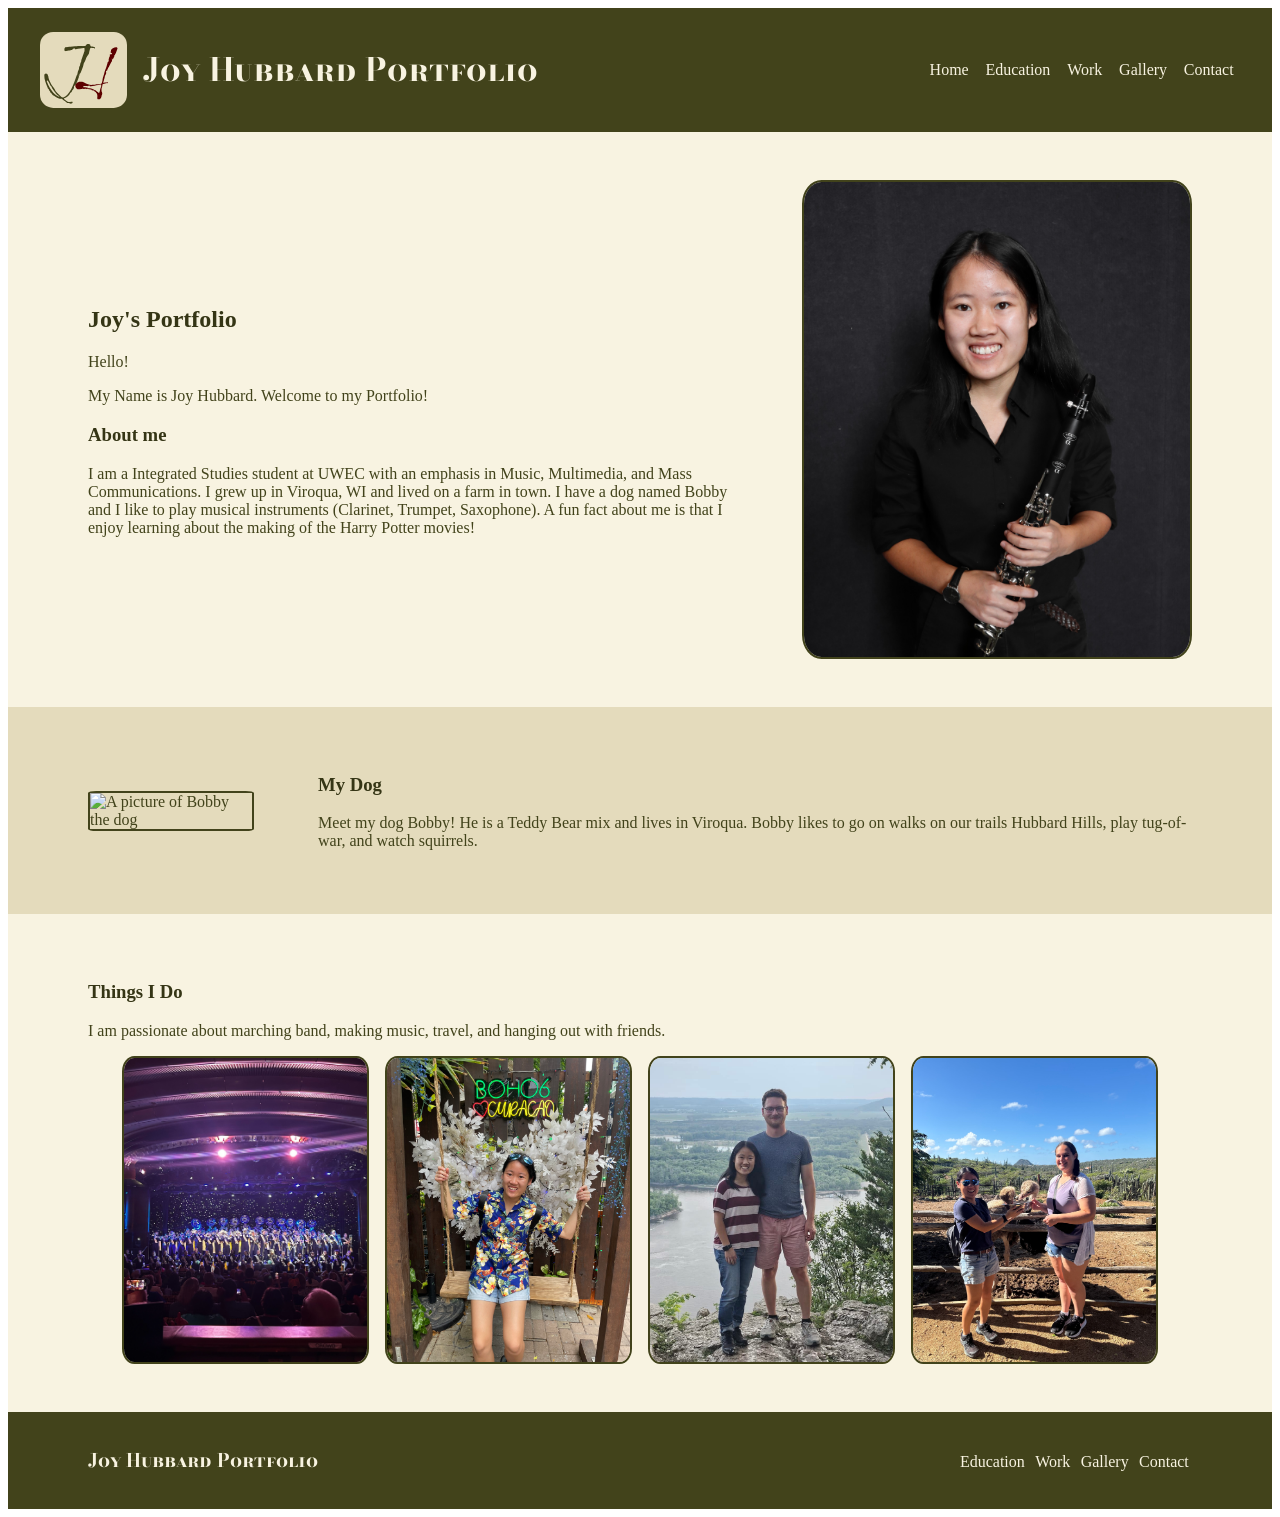
==== index.html @ 49a4a737 "moved files" ====
<!DOCTYPE html>
<html lang="en">
<head>
    <meta charset="UTF-8">
    <meta name="viewport" content="width=device-width, initial-scale=1.0">
    <title>Hubbard Portfolio</title>
    <link rel="stylesheet" href="styles.css">
    
    <link rel="preconnect" href="https://fonts.googleapis.com">
<link rel="preconnect" href="https://fonts.gstatic.com" crossorigin>
<link href="https://fonts.googleapis.com/css2?family=Bodoni+Moda+SC:ital,opsz,wght@0,6..96,400..900;1,6..96,400..900&display=swap" rel="stylesheet">

<link rel="icon" type="image/png" href="/images/favicon-96x96.png" sizes="96x96" />
<link rel="icon" type="image/svg+xml" href="/images/favicon.svg" />
<link rel="shortcut icon" href="/images/favicon.ico" />
<link rel="apple-touch-icon" sizes="180x180" href="/images/apple-touch-icon.png" />
<meta name="apple-mobile-web-app-title" content="Hubbard" />
<link rel="manifest" href="/images/site.webmanifest" />

</head>
<body>
    <header>
        <div class="logo">
        <img src="images/joylogo.svg" alt="JH Logo">
        <a href="index.html"><h1>Joy Hubbard Portfolio</h1></a>
        </div>
        <nav>
            <a href="index.html">Home</a>
            <a href="Education.html">Education</a>
            <a href="Work.html">Work</a>
            <a href="Gallery.html">Gallery</a>
            <a href="Contact.html">Contact</a>
        </nav>
    </header>

    <main>
   
        <section class="hello">
            <div>
                <h2>Joy's Portfolio</h2>
                <p>Hello!</p>
                <p>My Name is Joy Hubbard. Welcome to my Portfolio!</p>
                <h3>About me</h3>
            
                <p>I am a Integrated Studies student at UWEC with an emphasis in Music, Multimedia, and Mass Communications. I grew up in Viroqua, WI and lived on a farm in town. I have a dog named Bobby and I like to play musical instruments (Clarinet, Trumpet, Saxophone). A fun fact about me is that I enjoy learning about the making of the Harry Potter movies!</p>
            </div>

                <img src="images/profile photo.JPG" alt="A picture of Joy" class="profile-pic">   
           
        </section>   

    <section class="my-dog">
           
          
                <img src="images/bobby-fall.jpeg" alt="A picture of Bobby the dog" class="bobby-fall">
            

            <div class="my-dog-intro">
                <h3>My Dog</h3>
                <p>Meet my dog Bobby! He is a Teddy Bear mix and lives in Viroqua. Bobby likes to go on walks on our trails Hubbard Hills, play tug-of-war, and watch squirrels.</p>
            </div>
    </section>


        <section class="things">
            <h3>Things I Do</h3>
            <p>I am passionate about marching band, making music, travel, and hanging out with friends.</p>

            <div class="things-gallery">
                <img src="images/cruisebmb.jpeg" alt="Band performing on a cruise ship">
                <img src="images/curacao.jpeg" alt="Joy in Curacao">
                <img src="images/joyjim.JPG" alt="Joy and Jim in Alma, WI">
                <img src="images/ostrich.jpeg" alt="Joy with Ostrich">
            </div>
        </section>
    </main>

    <footer>
        <h3>Joy Hubbard Portfolio</h3>
        <div>
            <a href="Education.html">Education</a>
            <a href="Work.html">Work</a>
            <a href="Gallery.html">Gallery</a>
            <a href="Contact.html">Contact</a>
        </div>
    </footer>
</body>
</html>
---- styles.css ----
header{background-color:#42431B;
color:#f8f3e1;
padding: 1rem 2rem 1rem 2rem;
    display: flex;
    justify-content: space-between;
    align-items: center;
    }

    .logo{display: flex;
    justify-content: start;
    align-items: center;
    gap: 1rem;}

header img{width: 2.3cm;}    

header h1{
  font-family: "Bodoni Moda SC", serif;
color: #f8f3e1;
text-decoration: none;}

header>div>a{text-decoration: none;}

header h1:hover{color: #d2d8b3;
text-decoration: underline;}

nav>a{color: #f8f3e1;
margin: 0 .4rem;
text-decoration: none;}

nav>a:hover{color: #d2d8b3;
text-decoration: underline;}

footer{background-color: #42431B;
color:#f8f3e1;
padding: 1rem 5rem;
display: flex;
flex-wrap: wrap;
justify-content: space-between;
align-items: baseline;}

footer h3{font-family: "Bodoni Moda SC", serif;}

footer a{color: #f8f3e1;
margin: .2rem;
text-decoration: none;}

footer a:hover{color: #d2d8b3;
text-decoration: underline;}

main{background-color: #f8f3e1;
font-family: Cambria, Cochin, Georgia, Times, 'Times New Roman', serif;}

section{ padding:.5rem 5rem;}

/* home page */

.hello{background-color: #f8f3e1;}

.hello{justify-content: space-between;
    display: flex;
    align-items: center;
    gap: 4rem;}

    .profile-pic{max-width: 35%;
    border-radius: 5%;
    border-color: #42431B;
    border: 2px solid;
    }

.my-dog{background-color: #e4dbbc;}

.my-dog{display: flex;
justify-content: space-between;
align-items: center;
gap: 4rem;}

.my-dog img{max-width: 35%;
border-radius: 5%;
    border-color: #42431B;
    border: 2px solid;}

.things-gallery{display: flex;
    flex-wrap: wrap;
    justify-content: center;
    gap: 1rem;}

.things-gallery img{max-width: 22%;
border-radius: 5%;
    border-color: #42431B;
    border: 2px solid;}  

.hello, .my-dog, .things{padding: 3rem 5rem;}
    
/* education page */

.education{background-color: #E4DBBC;}
.education-intro{text-align: center;}

.prws{background-color: #D2D8B3;
    display: flex;
    justify-content: space-between;
    align-items: center;
    gap: 2rem;}

 .prws img{max-width: 30%;
    }

.colleges{background-color: #F8F3E1;}

.colleges{display: flex;
    justify-content: flex-start;
    align-items: center;
    gap: 4rem;
    padding-top: 2rem;
    padding-bottom: 2rem;}

    .joy-on-field{max-width: 35%;
    border-radius: 5%;
    border-color: #42431B;
    border: 2px solid;} 

/*work page*/

.work{background-color: #F8F3E1;}

.work a{color: #84853a;}

.work a:hover{text-decoration: underline;
color: #444519;}

.work-intro{text-align: center;}

.missy{background-color: #F8F3E1;}

.YMCA{background-color: #E4DBBC;}

.blfac{background-color: #E4DBBC;}

.internship{background-color: #E4DBBC;}

/* gallery page */

.projects-gallery img{width: 5cm; height: 5cm; object-fit: cover;
border-radius: 5%;
    border-color: #42431B;
    border: 2px solid;}
.projects-gallery figure{margin: 1rem;
    display: flex;
    flex-direction: column;
    align-items: center;}
    
.projects-gallery{display: flex;
flex-wrap: wrap;
justify-content: center;
padding-bottom: 2rem;
margin: 0rem 4rem;
}

.projects-gallery a{text-align: center;
    text-decoration: none;
    color: #42431B;}

    .projects-gallery a:hover{text-decoration: underline;
    color: #76772c;}

/* contact page */

.contact-main{display: flex;
justify-content: space-evenly;
align-items: center;
padding-bottom: 3rem;
padding-top: 3rem;}

.form{background-color: #d2d8b3;
margin: 2rem;
border-radius: 1rem;
max-width: 40%;
padding: 1rem 2rem;
border-color: #42431B;
border: 1px solid;
}

input, textarea{
padding: .5rem;
margin: .5rem 0;
border: 1px solid #42431B;
border-radius: .4rem;
}

input[type="submit"]{
background-color: #f8f3e1;
color: #42431B;
border: 1px solid #42431B
}

input[type="submit"]:hover{
background-color: #42431B;
color: #f8f3e1;
border: 1px solid #42431B;
cursor: pointer;}

.form h3, .form p{color: #42431B;
}

.my-contact a:hover{color: #93987a;}

main{background-color: #f8f3e1;
color: #42431B;}

main h3, main h2, main a{color: #353515;}

@media (max-width: 895px) {
    header{
    display: flex;
    flex-direction: column;
    justify-content: center;
    align-items: flex-start;}
    nav{margin-left: 6rem}

    .logo{display: flex;
    justify-content: start;
    align-items: center;
    gap: 1rem;}}

@media (max-width: 500px) {
    header{
    display: flex;
    flex-direction: column;
    justify-content: center;
    align-items: center;}
    nav{margin-left: 0;}

    .logo{display: flex;
    justify-content: start;
    align-items: center;
    gap: 1rem;}

    .hello{justify-content: space-between;
    display: flex;
    flex-direction: column;
    align-items: center;
    gap: 1rem;}
    .profile-pic{max-width: 80%;}

.my-dog{justify-content: space-between;
    display: flex;
    flex-direction: column;
    align-items: center;
    gap: 1rem;}
    .my-dog img{max-width: 80%;}

.things-gallery img{max-width: 80%;}

.prws{flex-direction: column;
    display: flex;
    justify-content: space-between;
    align-items: center;
    gap: 1rem;
    padding-bottom: 1rem;}
 .prws img{max-width: 100%;}

 .colleges{display: flex;
    justify-content: flex-start;
    align-items: center;
    flex-direction: column;
    gap: 1rem;}

    .joy-on-field{max-width: 80%;}

.contact-main{display: flex;
    flex-direction: column;
justify-content: space-evenly;
align-items: center;
padding-bottom: 3rem;
padding-top: 3rem;}
}
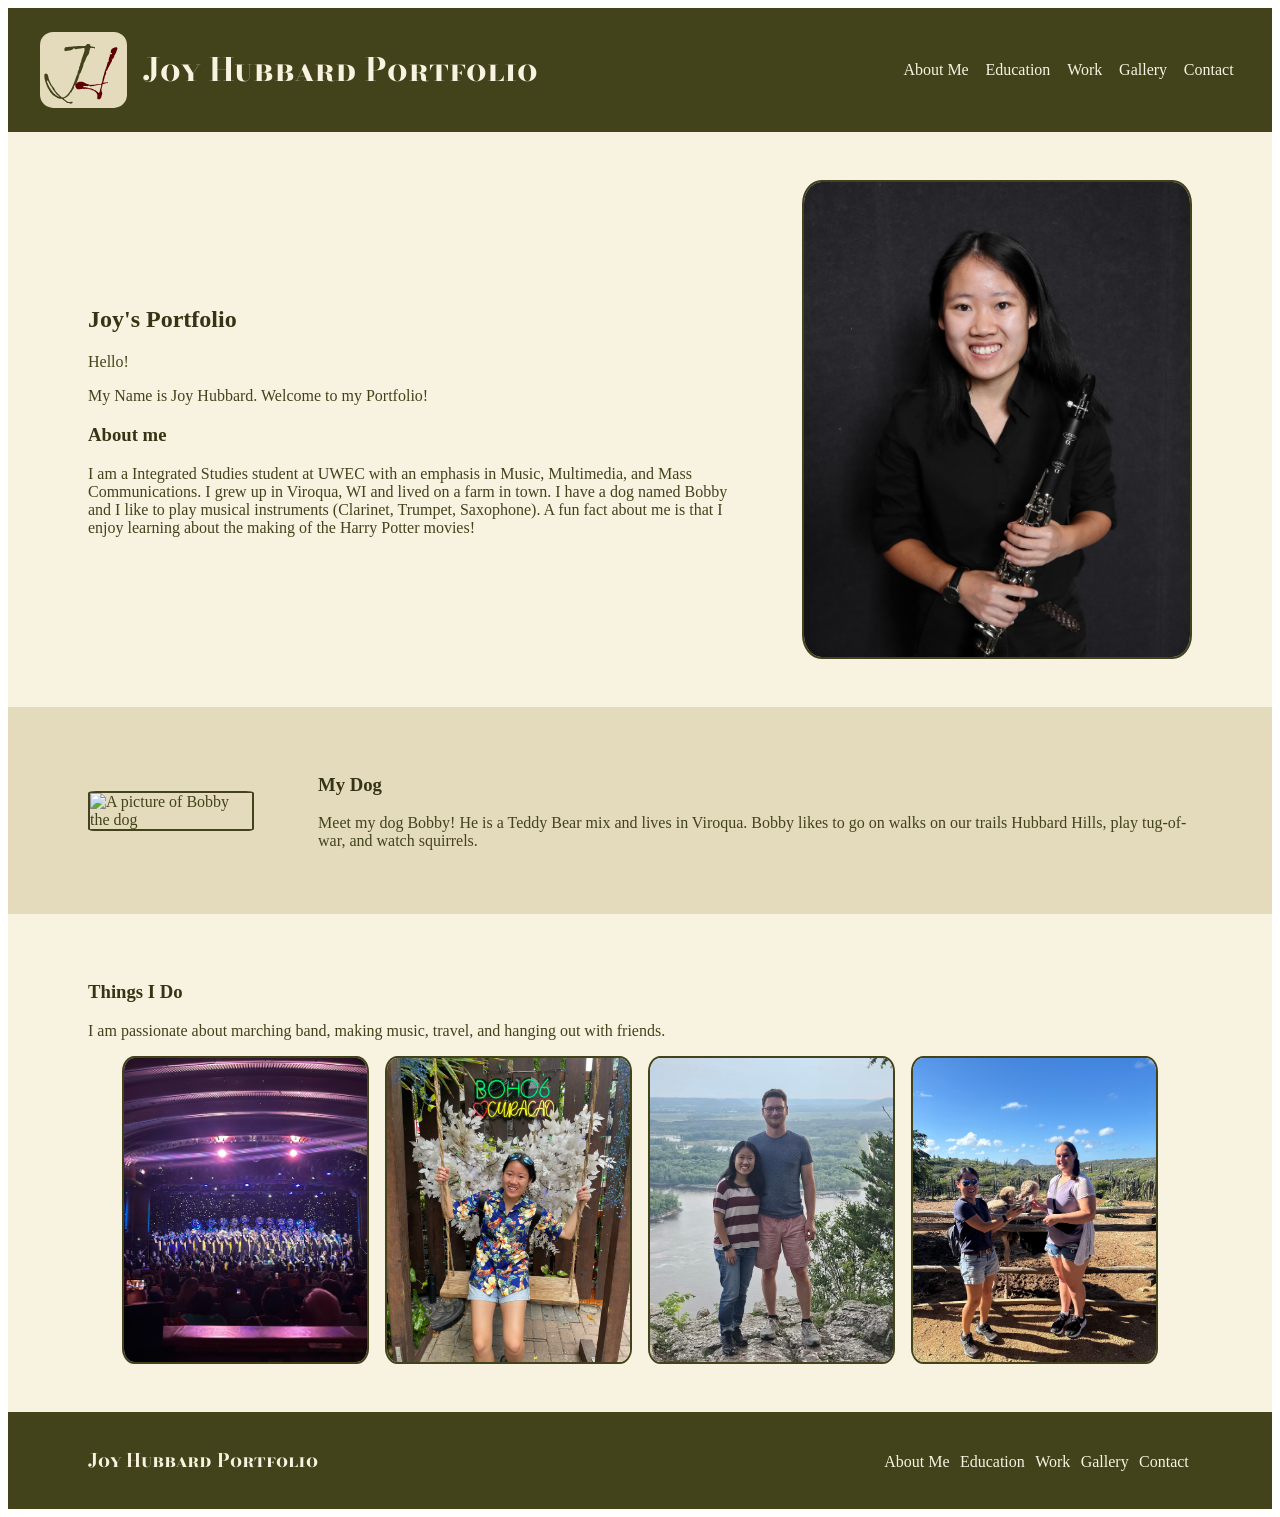
==== commit f6831973: "changes" ====
--- a/index.html
+++ b/index.html
@@ -10,12 +10,12 @@
 <link rel="preconnect" href="https://fonts.gstatic.com" crossorigin>
 <link href="https://fonts.googleapis.com/css2?family=Bodoni+Moda+SC:ital,opsz,wght@0,6..96,400..900;1,6..96,400..900&display=swap" rel="stylesheet">
 
-<link rel="icon" type="image/png" href="/images/favicon-96x96.png" sizes="96x96" />
-<link rel="icon" type="image/svg+xml" href="/images/favicon.svg" />
-<link rel="shortcut icon" href="/images/favicon.ico" />
-<link rel="apple-touch-icon" sizes="180x180" href="/images/apple-touch-icon.png" />
+<link rel="icon" type="image/png" href="images/favicon-96x96.png" sizes="96x96" />
+<link rel="icon" type="image/svg+xml" href="images/favicon.svg" />
+<link rel="shortcut icon" href="images/favicon.ico" />
+<link rel="apple-touch-icon" sizes="180x180" href="images/apple-touch-icon.png" />
 <meta name="apple-mobile-web-app-title" content="Hubbard" />
-<link rel="manifest" href="/images/site.webmanifest" />
+<link rel="manifest" href="images/site.webmanifest" />
 
 </head>
 <body>
@@ -25,7 +25,7 @@
         <a href="index.html"><h1>Joy Hubbard Portfolio</h1></a>
         </div>
         <nav>
-            <a href="index.html">Home</a>
+            <a href="index.html">About Me</a>
             <a href="Education.html">Education</a>
             <a href="Work.html">Work</a>
             <a href="Gallery.html">Gallery</a>
@@ -78,6 +78,7 @@
     <footer>
         <h3>Joy Hubbard Portfolio</h3>
         <div>
+            <a href="index.html">About Me</a>
             <a href="Education.html">Education</a>
             <a href="Work.html">Work</a>
             <a href="Gallery.html">Gallery</a>
